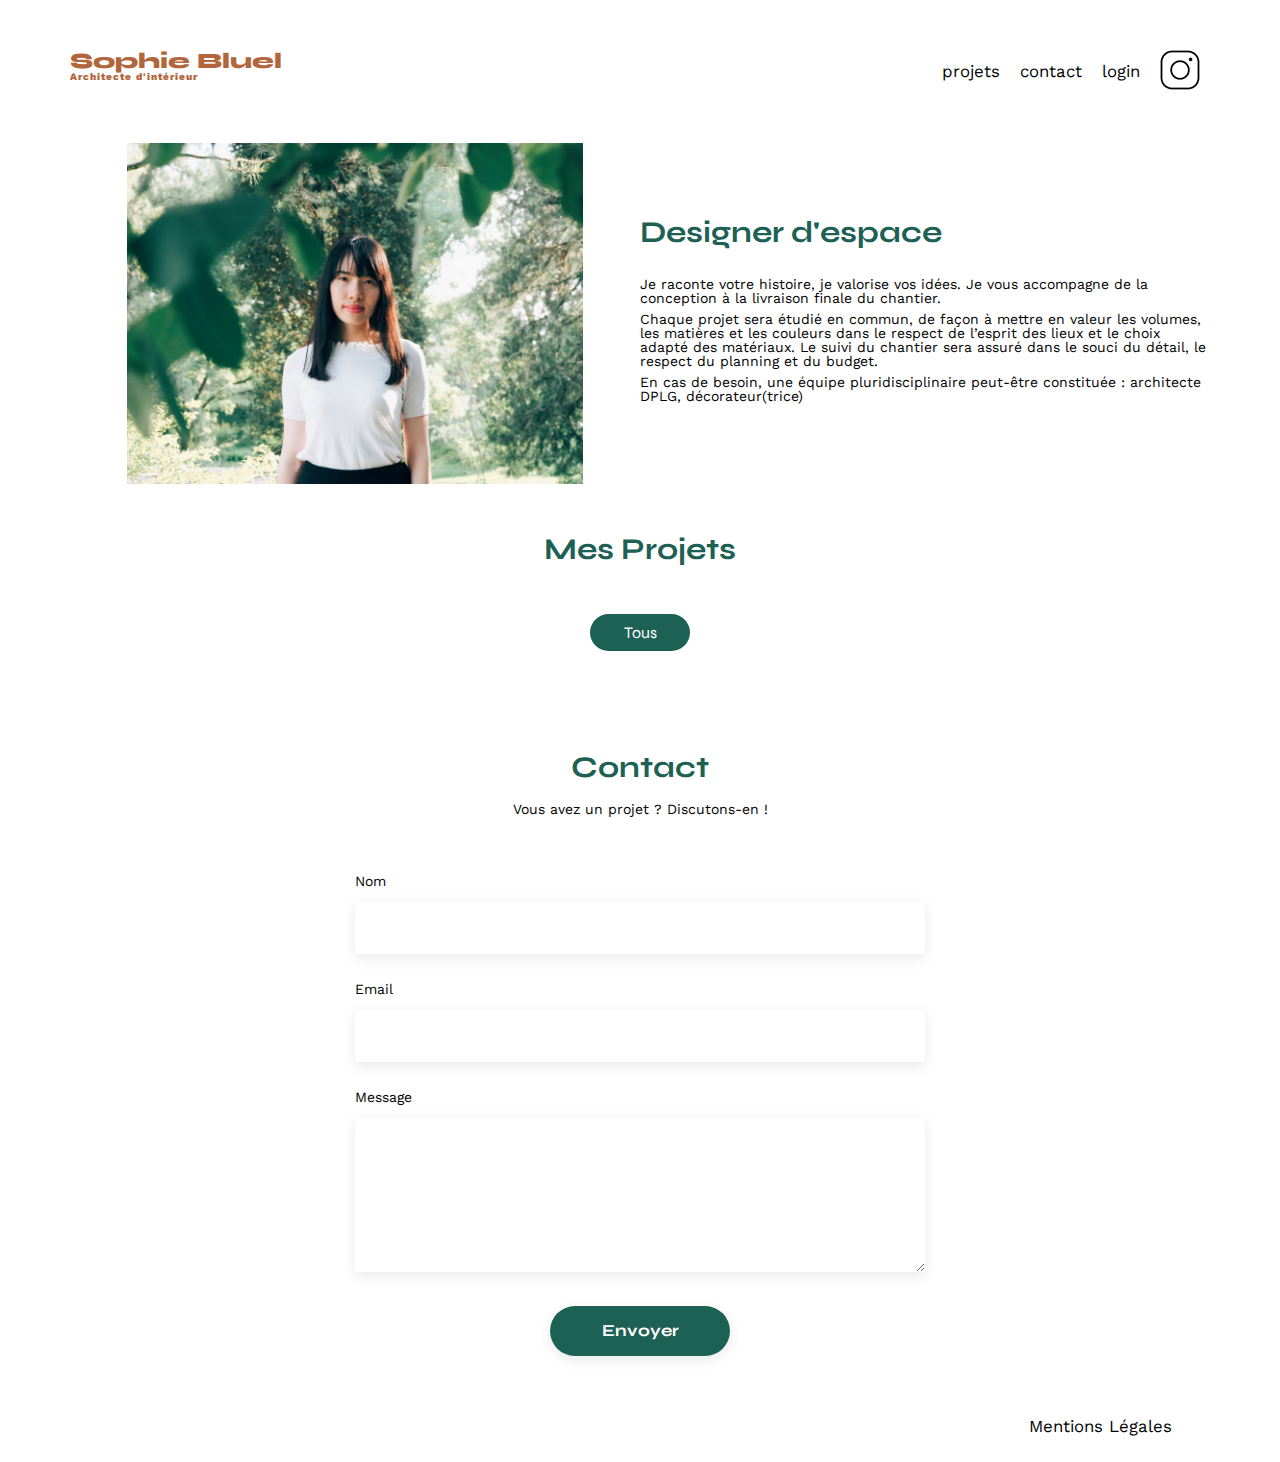
==== FrontEnd/index.html @ 64625f2b "Créer un fichier pour le login / développe le navbar :art:" ====
<!DOCTYPE html>
<html lang="fr">
<head>
	<meta charset="UTF-8">
	<title>Sophie Bluel - Architecte d'intérieur</title>
	<meta name="viewport" content="width=device-width, initial-scale=1.0">
	<link rel="preconnect" href="https://fonts.googleapis.com">
	<link rel="preconnect" href="https://fonts.gstatic.com" crossorigin>
	<link href="https://fonts.googleapis.com/css2?family=Syne:wght@700;800&family=Work+Sans&display=swap" rel="stylesheet">
	<meta name="description" content="">
	<link rel="stylesheet" href="./assets/style.css">
</head>
<body>
<header>
	<h1>Sophie Bluel <span>Architecte d'intérieur</span></h1>
	<nav>
		<ul>
			<li>projets</li>
			<li>contact</li>
			<li><a href="login.html">login</a></li>

			<li><img src="./assets/icons/instagram.png" alt="Instagram"></li>
		</ul>
	</nav>
</header>
<main>
	<section id="introduction">
		<figure>
			<img src="./assets/images/sophie-bluel.png" alt="">
		</figure>
		<article>
			<h2>Designer d'espace</h2>
			<p>Je raconte votre histoire, je valorise vos idées. Je vous accompagne de la conception à la livraison finale du chantier.</p>
			<p>Chaque projet sera étudié en commun, de façon à mettre en valeur les volumes, les matières et les couleurs dans le respect de l’esprit des lieux et le choix adapté des matériaux. Le suivi du chantier sera assuré dans le souci du détail, le respect du planning et du budget.</p>
			<p>En cas de besoin, une équipe pluridisciplinaire peut-être constituée : architecte DPLG, décorateur(trice)</p>
		</article>
	</section>
	<section id="portfolio">
		<h2>Mes Projets</h2>
		<div id="filters">
			<button class="Btns" data-id="all">Tous</button>
		</div>
		<div class="gallery"> </div>
	</section>
	<section id="contact">
		<h2>Contact</h2>
		<p>Vous avez un projet ? Discutons-en !</p>
		<form action="#" method="post">
			<label for="name">Nom</label>
			<input type="text" name="name" id="name">
			<label for="email">Email</label>
			<input type="email" name="email" id="email">
			<label for="message">Message</label>
			<textarea name="message" id="message" cols="30" rows="10"></textarea>
			<input type="submit" value="Envoyer">
		</form>
	</section>
</main>

<footer>
	<nav>
		<ul>
			<li>Mentions Légales</li>
		</ul>
	</nav>
</footer>
<script src="/FrontEnd/galerie.js" type="module" defer></script>
</body>
</html>
---- FrontEnd/assets/style.css ----
/* http://meyerweb.com/eric/tools/css/reset/
   v2.0 | 20110126
   License: none (public domain)
*/

html, body, div, span, applet, object, iframe,
h1, h2, h3, h4, h5, h6, p, blockquote, pre,
a, abbr, acronym, address, big, cite, code,
del, dfn, em, img, ins, kbd, q, s, samp,
small, strike, strong, sub, sup, tt, var,
b, u, i, center,
dl, dt, dd, ol, ul, li,
fieldset, form, label, legend,
table, caption, tbody, tfoot, thead, tr, th, td,
article, aside, canvas, details, embed,
figure, figcaption, footer, header, hgroup,
menu, nav, output, ruby, section, summary,
time, mark, audio, video {
	margin: 0;
	padding: 0;
	border: 0;
	font-size: 100%;
	font: inherit;
	vertical-align: baseline;
}
/* HTML5 display-role reset for older browsers */
article, aside, details, figcaption, figure,
footer, header, hgroup, menu, nav, section {
	display: block;
}
body {
	line-height: 1;
}
ol, ul {
	list-style: none;
}
blockquote, q {
	quotes: none;
}
blockquote:before, blockquote:after,
q:before, q:after {
	content: '';
	content: none;
}
table {
	border-collapse: collapse;
	border-spacing: 0;
}
/** end reset css**/
body {
	max-width: 1140px;
	margin:auto;
	font-family: 'Work Sans' ;
	font-size: 14px;
}
header {
	display: flex;
	justify-content: space-between;
	margin: 50px 0
}
section {
	margin: 50px 0
}

h1{
	display: flex;
	flex-direction: column;
	font-family: 'Syne';
	font-size: 22px;
	font-weight: 800;
	color: #B1663C
}

h1 > span {
	font-family: 'Work Sans';
	font-size:10px;
	letter-spacing: 0.1em;
;
}

h2{
	font-family: 'Syne';
	font-weight: 700;
	font-size: 30px;
	color: #1D6154
}
nav ul {
	display: flex;
	align-items: center;
	list-style-type: none;

}
nav li {
	padding: 0 10px;
	font-size: 1.2em;
}

li:hover {
	color: #B1663C;
}

a {
text-decoration: none;
color: #000;
}

a:hover {
	color: #B1663C;
}

#log{
	color: #000;
	font-weight: 600;
}

#introduction {
	display: flex;
	align-items: center;
}
#introduction figure {
	flex: 1
}
#introduction img {
	display: block;
	margin: auto;
	width: 80%;
}

#introduction article {
	flex: 1
}
#introduction h2 {
	margin-bottom: 1em;
}

#introduction p {
	margin-bottom: 0.5em;
}
#portfolio h2 {
	text-align: center;
	margin-bottom: 1em;
}
.gallery {
	width: 100%;
	display: grid;
	grid-template-columns: 1fr 1fr 1fr;
	grid-column-gap: 20px;
	grid-row-gap: 20px;
}

.gallery img {
	width: 100%;

}

#filters {
	display :flex;
	flex-direction : row;
	gap : 10px;
	justify-content: center;
	height: 38px;
	margin: 50px;
}

.Btns {
	font-family :Syne;
	background-color : #1D6154;
	color : #fff;
	cursor: pointer;
	border-radius: 60px;
	height: 37px;
	font-size: 16px;
	border :none;
	width: 100px;
}

[data-id="1"] {
	background-color : #fff;
	color : #1D6154;
	width: 100px;
	border: 1px solid;
}

[data-id="2"] {
	background-color : #fff;
	color : #1D6154;
	width: 157px;
	border: 1px solid;
}

[data-id="3"] {
	background-color : #fff;
	color : #1D6154;
	width: 198px;
	border: 1px solid;
}

#contact {
	width: 50%;
	margin: auto;
}
#contact > * {
	text-align: center;

}
#contact h2{
	margin-bottom: 20px;
}
#contact form {
	text-align: left;
	margin-top:30px;
	display: flex;
	flex-direction: column;
}

#contact input {
	height: 50px;
	font-size: 1.2em;
	border: none;
	box-shadow: 0px 4px 14px rgba(0, 0, 0, 0.09);
}
#contact label {
	margin: 2em 0 1em 0;
}
#contact textarea {
	border: none;
	box-shadow: 0px 4px 14px rgba(0, 0, 0, 0.09);
}

input[type="submit"]{
	font-family: 'Syne';
	font-weight: 700;
	color: white;
	background-color: #1D6154;
	margin : 2em auto ;
	width: 180px;
	text-align: center;
	border-radius: 60px ;
}

footer nav ul {
	display: flex;
	justify-content: flex-end;
	margin: 2em
}
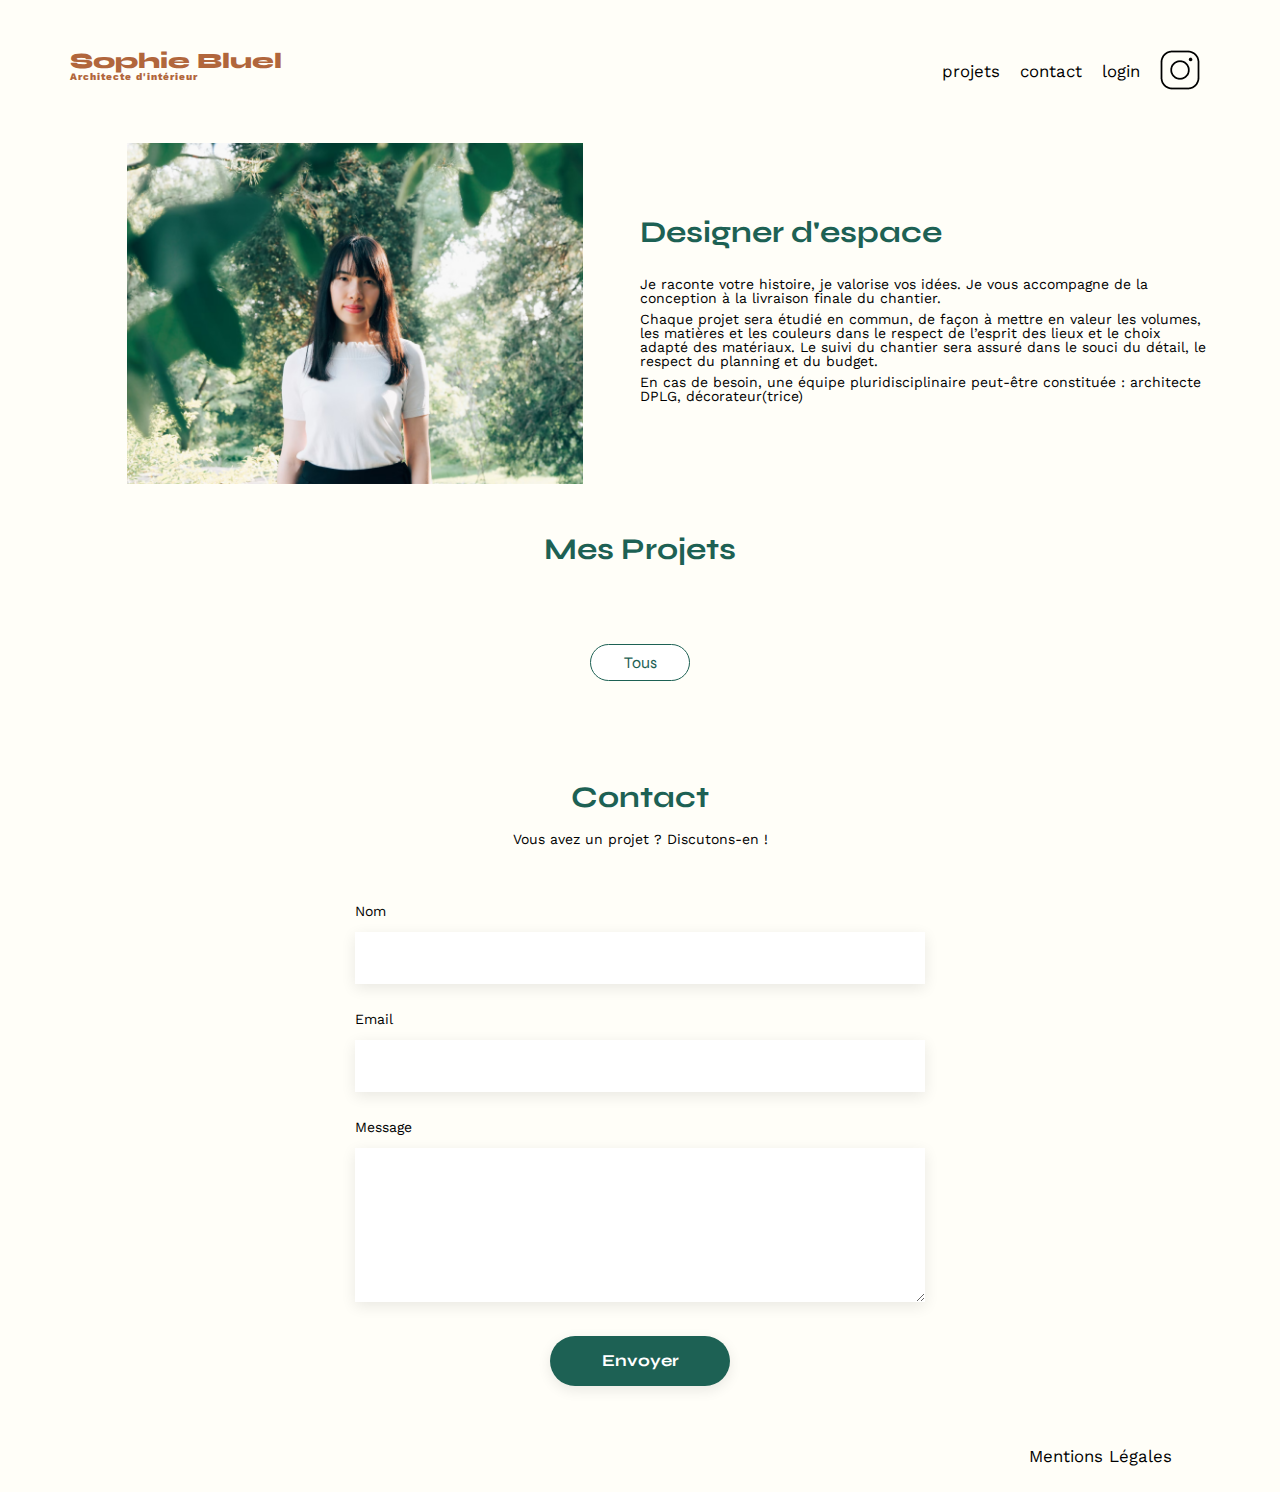
==== commit d877afe4: "la page du site avec cette fois ci des boutons d’actions pour éditer le site :sparkles:" ====
--- a/FrontEnd/index.html
+++ b/FrontEnd/index.html
@@ -1,69 +1,102 @@
 <!DOCTYPE html>
 <html lang="fr">
-<head>
-	<meta charset="UTF-8">
-	<title>Sophie Bluel - Architecte d'intérieur</title>
-	<meta name="viewport" content="width=device-width, initial-scale=1.0">
-	<link rel="preconnect" href="https://fonts.googleapis.com">
-	<link rel="preconnect" href="https://fonts.gstatic.com" crossorigin>
-	<link href="https://fonts.googleapis.com/css2?family=Syne:wght@700;800&family=Work+Sans&display=swap" rel="stylesheet">
-	<meta name="description" content="">
-	<link rel="stylesheet" href="./assets/style.css">
-</head>
-<body>
-<header>
-	<h1>Sophie Bluel <span>Architecte d'intérieur</span></h1>
-	<nav>
-		<ul>
-			<li>projets</li>
-			<li>contact</li>
-			<li><a href="login.html">login</a></li>
+  <head>
+    <meta charset="UTF-8" />
+    <title>Sophie Bluel - Architecte d'intérieur</title>
+    <meta name="viewport" content="width=device-width, initial-scale=1.0" />
+    <link rel="preconnect" href="https://fonts.googleapis.com" />
+    <link rel="preconnect" href="https://fonts.gstatic.com" crossorigin />
+    <link
+      href="https://fonts.googleapis.com/css2?family=Syne:wght@700;800&family=Work+Sans&display=swap"
+      rel="stylesheet"
+    />
+    <link
+      rel="stylesheet"
+      href="https://cdnjs.cloudflare.com/ajax/libs/font-awesome/6.7.2/css/all.min.css"
+      integrity="sha512-Evv84Mr4kqVGRNSgIGL/F/aIDqQb7xQ2vcrdIwxfjThSH8CSR7PBEakCr51Ck+w+/U6swU2Im1vVX0SVk9ABhg=="
+      crossorigin="anonymous"
+      referrerpolicy="no-referrer"
+    />
+    <meta name="description" content="" />
+    <link rel="stylesheet" href="./assets/style.css" />
+  </head>
+  <body>
+		<div class="edition">
+			<i class="fa-regular fa-pen-to-square"></i>
+			<span>Mode édition</span>
+		</div>
+    <header>
+      <h1>Sophie Bluel <span>Architecte d'intérieur</span></h1>
+      <nav>
+        <ul>
+          <li>projets</li>
+          <li>contact</li>
+          <li id="login"><a href="login.html">login</a></li>
+          <li id="logout" onclick="logout()">logout</li>
+          <li><img src="./assets/icons/instagram.png" alt="Instagram" /></li>
+        </ul>
+      </nav>
+    </header>
+    <main>
+      <section id="introduction">
+        <figure>
+          <img src="./assets/images/sophie-bluel.png" alt="" />
+        </figure>
+        <article>
+          <h2>Designer d'espace</h2>
+          <p>
+            Je raconte votre histoire, je valorise vos idées. Je vous accompagne
+            de la conception à la livraison finale du chantier.
+          </p>
+          <p>
+            Chaque projet sera étudié en commun, de façon à mettre en valeur les
+            volumes, les matières et les couleurs dans le respect de l’esprit
+            des lieux et le choix adapté des matériaux. Le suivi du chantier
+            sera assuré dans le souci du détail, le respect du planning et du
+            budget.
+          </p>
+          <p>
+            En cas de besoin, une équipe pluridisciplinaire peut-être constituée
+            : architecte DPLG, décorateur(trice)
+          </p>
+        </article>
+      </section>
+      <section id="portfolio">
+        <div class="projets_modif">
+          <h2>Mes Projets</h2>
+          <div class="stylo_modifier">
+            <i class="fa-regular fa-pen-to-square"></i>
+            <span>modifier</span>
+          </div>
+        </div>
 
-			<li><img src="./assets/icons/instagram.png" alt="Instagram"></li>
-		</ul>
-	</nav>
-</header>
-<main>
-	<section id="introduction">
-		<figure>
-			<img src="./assets/images/sophie-bluel.png" alt="">
-		</figure>
-		<article>
-			<h2>Designer d'espace</h2>
-			<p>Je raconte votre histoire, je valorise vos idées. Je vous accompagne de la conception à la livraison finale du chantier.</p>
-			<p>Chaque projet sera étudié en commun, de façon à mettre en valeur les volumes, les matières et les couleurs dans le respect de l’esprit des lieux et le choix adapté des matériaux. Le suivi du chantier sera assuré dans le souci du détail, le respect du planning et du budget.</p>
-			<p>En cas de besoin, une équipe pluridisciplinaire peut-être constituée : architecte DPLG, décorateur(trice)</p>
-		</article>
-	</section>
-	<section id="portfolio">
-		<h2>Mes Projets</h2>
-		<div id="filters">
-			<button class="Btns" data-id="all">Tous</button>
-		</div>
-		<div class="gallery"> </div>
-	</section>
-	<section id="contact">
-		<h2>Contact</h2>
-		<p>Vous avez un projet ? Discutons-en !</p>
-		<form action="#" method="post">
-			<label for="name">Nom</label>
-			<input type="text" name="name" id="name">
-			<label for="email">Email</label>
-			<input type="email" name="email" id="email">
-			<label for="message">Message</label>
-			<textarea name="message" id="message" cols="30" rows="10"></textarea>
-			<input type="submit" value="Envoyer">
-		</form>
-	</section>
-</main>
+        <div id="filters">
+          <button class="Btns" data-id="all">Tous</button>
+        </div>
+        <div class="gallery"></div>
+      </section>
+      <section id="contact">
+        <h2>Contact</h2>
+        <p>Vous avez un projet ? Discutons-en !</p>
+        <form action="#" method="post">
+          <label for="name">Nom</label>
+          <input type="text" name="name" id="name" />
+          <label for="email">Email</label>
+          <input type="email" name="email" id="email" />
+          <label for="message">Message</label>
+          <textarea name="message" id="message" cols="30" rows="10"></textarea>
+          <input type="submit" value="Envoyer" />
+        </form>
+      </section>
+    </main>
 
-<footer>
-	<nav>
-		<ul>
-			<li>Mentions Légales</li>
-		</ul>
-	</nav>
-</footer>
-<script src="/FrontEnd/galerie.js" type="module" defer></script>
-</body>
+    <footer>
+      <nav>
+        <ul>
+          <li>Mentions Légales</li>
+        </ul>
+      </nav>
+    </footer>
+    <script src="/FrontEnd/galerie.js" type="module" defer></script>
+  </body>
 </html>
--- a/FrontEnd/assets/style.css
+++ b/FrontEnd/assets/style.css
@@ -30,6 +30,7 @@
 }
 body {
 	line-height: 1;
+	background-color: #FFFEF8;
 }
 ol, ul {
 	list-style: none;
@@ -53,6 +54,16 @@
 	font-family: 'Work Sans' ;
 	font-size: 14px;
 }
+
+.edition {
+	text-align: center;
+	background-color: #000;
+	color: #fff;
+	padding: 20px;
+	height: 20px;
+	font-weight: 400;
+	display: none;
+}
 header {
 	display: flex;
 	justify-content: space-between;
@@ -108,11 +119,6 @@
 	color: #B1663C;
 }
 
-#log{
-	color: #000;
-	font-weight: 600;
-}
-
 #introduction {
 	display: flex;
 	align-items: center;
@@ -140,6 +146,22 @@
 	text-align: center;
 	margin-bottom: 1em;
 }
+
+.projets_modif {
+	display: flex;
+	align-items: baseline;
+    justify-content: center;
+    gap: 20px;
+}
+ 
+.stylo_modifier{
+	display: none;
+} 
+
+#logout {
+	display: none;
+}
+
 .gallery {
 	width: 100%;
 	display: grid;
@@ -164,35 +186,27 @@
 
 .Btns {
 	font-family :Syne;
-	background-color : #1D6154;
-	color : #fff;
+	background-color : #fff;
+	color : #1D6154;
 	cursor: pointer;
 	border-radius: 60px;
 	height: 37px;
 	font-size: 16px;
-	border :none;
+	border: 1px solid;
 	width: 100px;
 }
 
-[data-id="1"] {
-	background-color : #fff;
-	color : #1D6154;
-	width: 100px;
-	border: 1px solid;
+.Btns:focus {
+	background-color: #1D6154;
+	color: #fff;
 }
 
 [data-id="2"] {
-	background-color : #fff;
-	color : #1D6154;
 	width: 157px;
-	border: 1px solid;
 }
 
 [data-id="3"] {
-	background-color : #fff;
-	color : #1D6154;
 	width: 198px;
-	border: 1px solid;
 }
 
 #contact {
